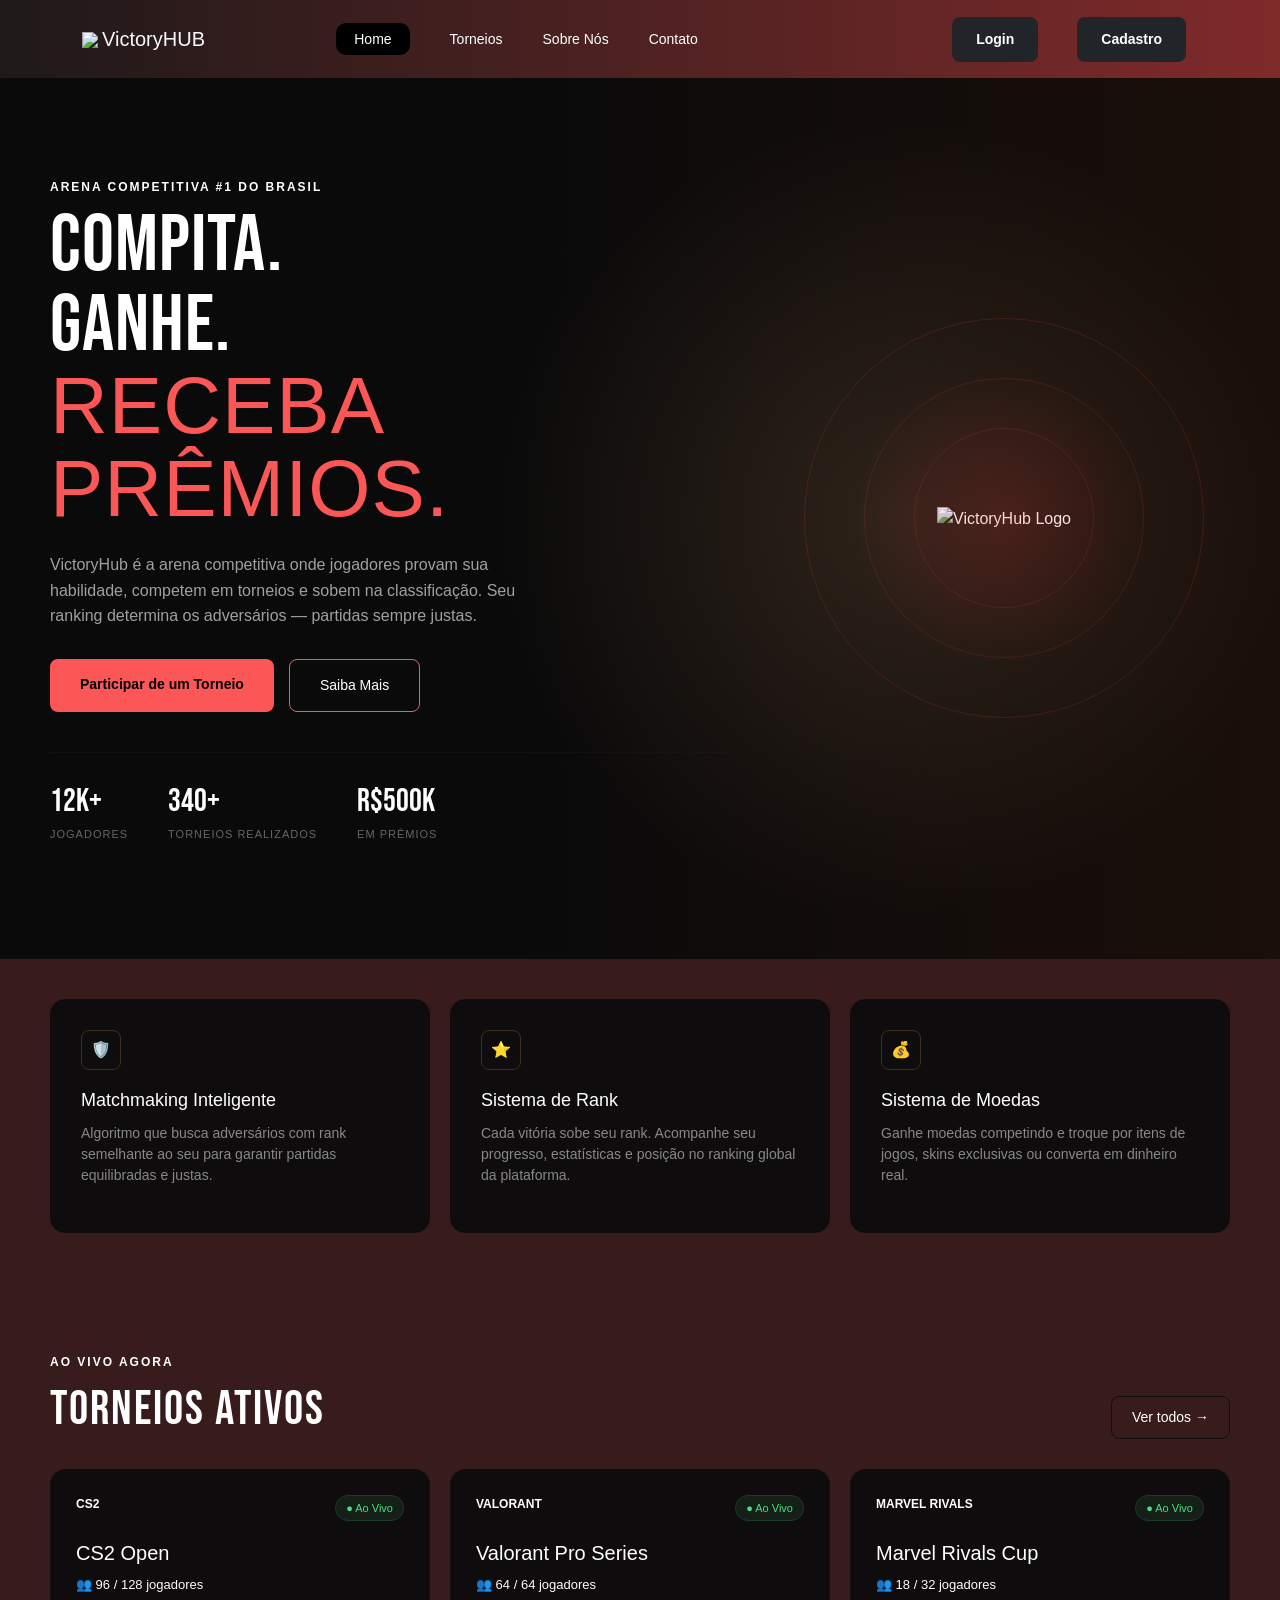
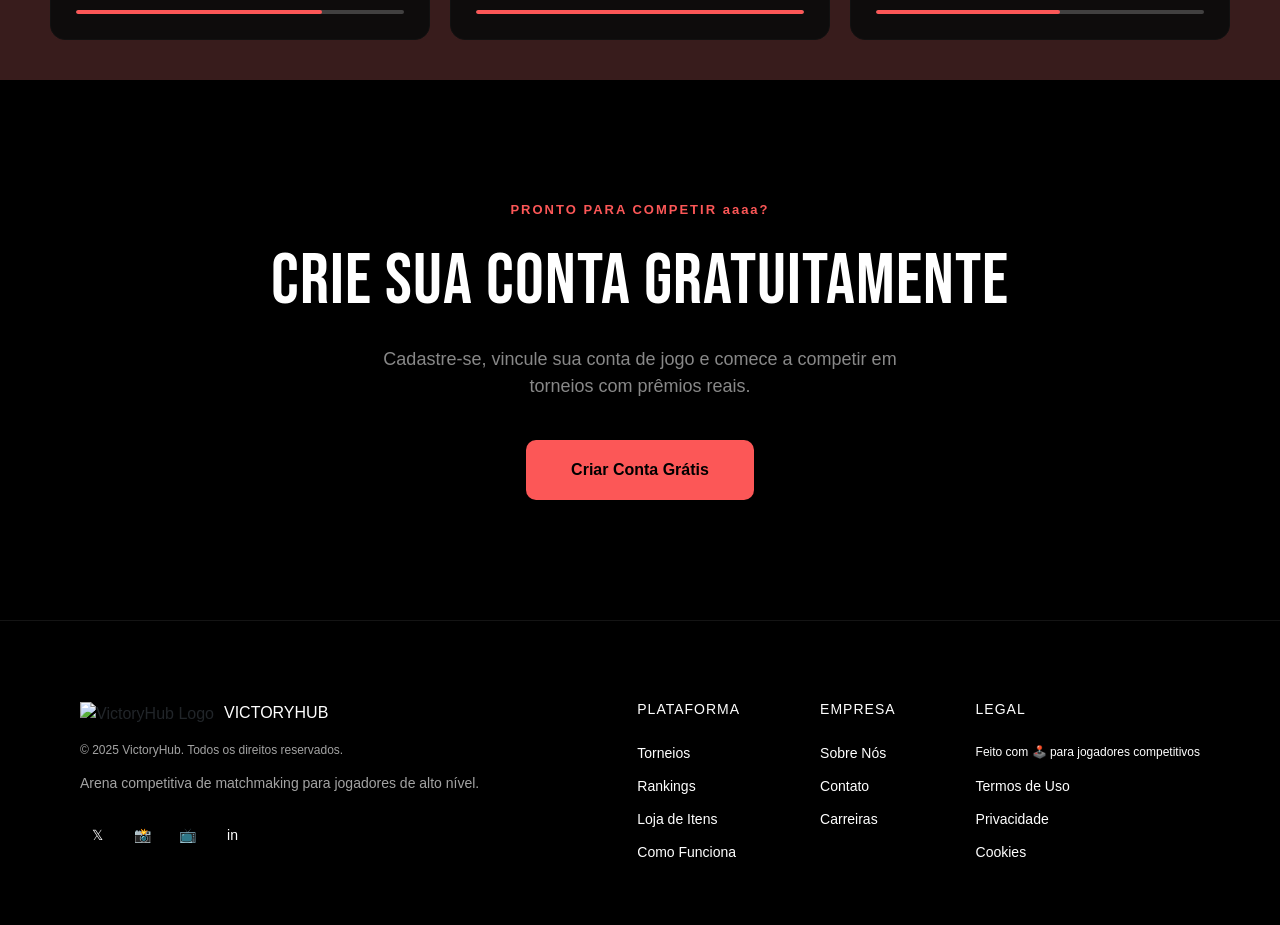
==== public/pages/index.html @ b1f6d61f "Correções em geral" ====
<!DOCTYPE html>
<html lang="pt-br">
<head>
    <meta charset="UTF-8">
    <meta name="viewport" content="width=device-width, initial-scale=1.0">
    <title>VictoryHub | Arena Competitiva</title>
    <link href="https://cdn.jsdelivr.net/npm/bootstrap@5.3.8/dist/css/bootstrap.min.css" rel="stylesheet" integrity="sha384-sRIl4kxILFvY47J16cr9ZwB07vP4J8+LH7qKQnuqkuIAvNWLzeN8tE5YBujZqJLB" crossorigin="anonymous">
    <!-- Importando as fontes para ficar igual à imagem -->
    <link href="https://fonts.googleapis.com/css2?family=Bebas+Neue&family=Inter:wght@400;600;700&display=swap" rel="stylesheet">
   <link rel="stylesheet" href="../css/base.css">
    <link rel="stylesheet" href="../css/style.css">

</head>
 <body>

  <nav class="navbar navbar-expand-lg bg-body-tertiary">
  <div class="container">
    <a class="icon" href="index.html"><img src="./images/logo.png" width="25"></a>
    <a class="navbar-brand m-1 text-light" href="index.html">VictoryHUB</a>
    <button class="navbar-toggler" type="button" data-bs-toggle="collapse" data-bs-target="#navbarNav" aria-controls="navbarNav" aria-expanded="false" aria-label="Toggle navigation">
      <span class="navbar-toggler-icon"></span>
    </button>
    <div class="collapse navbar-collapse" id="navbarNav">
    
        <ul class="nav-links">
            <li><a href="index.html"  class="active">Home</a></li>
            <li><a href="torneio.html">Torneios</a></li>
            <li><a href="sobre.html">Sobre Nós</a></li>
            <li><a href="contato.html">Contato</a></li>
        </ul>


        <!-- Login -->
        <div class="auth-buttons">
            <div class="container">
        <!-- Button trigger modal -->
        <button type="button" class="btn btn-dark text-white" data-bs-toggle="modal" data-bs-target="#Login">
           Login
        </button>
        <!-- Modal Login-->
        <div class="modal fade" id="Login" tabindex="-1" aria-labelledby="login" aria-hidden="true">
            <div class="modal-dialog">
                <div class="modal-content bg-dark text-light">
                    <div class="modal-header">
                        <h5 class="modal-title" id="login">Faça seu login</h5>
                        <button type="button" class="btn-close bg-white" data-bs-dismiss="modal" aria-label="Close"></button>
                    </div>
                    <div class="modal-body">
                        <form action="">
                            <div class="row">
                                <div class="col-12 my-2">
                                    <label for="usuario" class="form-label">Usuário</label>
                                    <input type="text" name="usuario" id="usuario" class="form-control" placeholder="Nome de usuário ou e-mail">
                                </div>
                                <div class="col-12 my-2">
                                    <label for="senha" class="form-label">Senha</label>
                                    <input type="password" name="senha" id="senha" class="form-control" placeholder="Senha">
                                </div>
                                <div class="col-12 my-2 d-flex justify-content-end">
                                </div>
                            </div>
                    </div>
                    <div class="modal-footer">
                        <button type="submit" class="btn btn-primary" data-bs-dismiss="modal">Fazer Login</button>
                    </div>
                    </form>
                </div>
            </div>
        </div>
    </div>

    <!-- Cadastro -->
     <div class="container">
        <!-- Button trigger modal -->
        <button type="button" class="btn btn-dark text-white" data-bs-toggle="modal" data-bs-target="#cadastro">
           Cadastro
        </button>
        <!-- Modal Cadastrar-->
        <div class="modal fade" id="cadastro" tabindex="-1" aria-labelledby="cadastro" aria-hidden="true">
            <div class="modal-dialog">
                <div class="modal-content bg-dark text-light">
                    <div class="modal-header">
                        <h5 class="modal-title" id="Cadastro">Cadastre-se</h5>
                        <button type="button" class="btn-close bg-white" data-bs-dismiss="modal" aria-label="Close"></button>
                    </div>
                    <div class="modal-body">
                        <form action="">
                            <div class="row">
                                <div class="col-12 my-2">
                                    <label for="usuario" class="form-label">Usuário</label>
                                    <input type="text" name="usuario" id="usuario" class="form-control" placeholder="Nome de usuário">
                                </div>
                                <div class="col-12 my-2">
                                    <label for="senha" class="form-label">Senha</label>
                                    <input type="password" name="senha" id="senha" class="form-control" placeholder="Senha">
                                </div>
                                 <div class="col-12 my-2">
                                    <label for="usuario" class="form-label">E-mail</label>
                                    <input type="email" name="usuario" id="usuario" class="form-control" placeholder="Seu e-mail">
                                </div>
                                <div class="col-12 my-2">
                                    <label for="senha" class="form-label">CPF</label>
                                    <input type="text" name="senha" id="senha" class="form-control" placeholder="Seu CPF (somente números)">
                                </div>
                                <div class="col-12 my-2 d-flex justify-content-end">
                                </div>
                            </div>
                    </div>
                    <div class="modal-footer">
                        <button type="submit" class="btn btn-primary" data-bs-dismiss="modal">Cadastrar</button>
                    </div>
                    </form>
                </div>
            </div>
        </div>
    </div>
        </div>
    </nav>
    </header>

    <main>
    <!-- HERO SECTION -->
    <section class="hero">
        <div class="hero-container">
            <div class="hero-content">
                <p class="subtitle">ARENA COMPETITIVA #1 DO BRASIL</p>
                <h1>
                    COMPITA.<br>
                    GANHE.<br>
                    <span class="highlight">RECEBA PRÊMIOS.</span>
                </h1>
                <p class="description">
                    VictoryHub é a arena competitiva onde jogadores provam sua habilidade, 
                    competem em torneios e sobem na classificação. Seu ranking determina 
                    os adversários — partidas sempre justas.
                </p>

                <div class="hero-btns">
                    <a href="#" class="btn-primary">Participar de um Torneio</a>
                    <a href="#" class="btn-secondary">Saiba Mais</a>
                </div>

                <hr class="divider">

                <div class="stats">
                    <div class="stat-item">
                        <h2>12K+</h2>
                        <p>JOGADORES</p>
                    </div>
                    <div class="stat-item">
                        <h2>340+</h2>
                        <p>TORNEIOS REALIZADOS</p>
                    </div>
                    <div class="stat-item">
                        <h2>R$500K</h2>
                        <p>EM PRÊMIOS</p>
                    </div>
                </div>
            </div>

            <div class="hero-visual">
                <div class="circle-animation">
                    <div class="circle c1"></div>
                    <div class="circle c2"></div>
                    <div class="circle c3"></div>
                    <div class="shield-glow"><img src="images/logo.png" width="70" alt="VictoryHub Logo"></div>
                </div>
            </div>
        </div>
    </section>

    <!-- FEATURES SECTION -->
    <section class="features">
        <div class="features-container">
            <div class="feature-card">
                <div class="feature-icon">🛡️</div>
                <h3>Matchmaking Inteligente</h3>
                <p>Algoritmo que busca adversários com rank semelhante ao seu para garantir partidas equilibradas e justas.</p>
            </div>
            
            <div class="feature-card">
                <div class="feature-icon">⭐</div>
                <h3>Sistema de Rank</h3>
                <p>Cada vitória sobe seu rank. Acompanhe seu progresso, estatísticas e posição no ranking global da plataforma.</p>
            </div>

            <div class="feature-card">
                <div class="feature-icon">💰</div>
                <h3>Sistema de Moedas</h3>
                <p>Ganhe moedas competindo e troque por itens de jogos, skins exclusivas ou converta em dinheiro real.</p>
            </div>
        </div>
    </section>

    <!-- TOURNAMENTS SECTION -->
    <section class="tournaments">
        <div class="tournaments-header">
            <div>
                <p class="subtitle">AO VIVO AGORA</p>
                <h2 class="section-title">TORNEIOS ATIVOS</h2>
            </div>
            <a href="Torneio.html" class="btn-view-all">Ver todos →</a>
        </div>

        <div class="tournaments-grid">
            <div class="tournament-card">
                <div class="card-top">
                    <span class="game-tag">CS2</span>
                    <span class="live-tag">● Ao Vivo</span>
                </div>
                <h3>CS2 Open</h3>
                <p class="players-count">👥 96 / 128 jogadores</p>
                <div class="progress-bar"><div class="progress-fill" style="width: 75%;"></div></div>
            </div>

            <div class="tournament-card">
                <div class="card-top">
                    <span class="game-tag">VALORANT</span>
                    <span class="live-tag">● Ao Vivo</span>
                </div>
                <h3>Valorant Pro Series</h3>
                <p class="players-count">👥 64 / 64 jogadores</p>
                <div class="progress-bar"><div class="progress-fill" style="width: 100%;"></div></div>
            </div>

            <div class="tournament-card">
                <div class="card-top">
                    <span class="game-tag">MARVEL RIVALS</span>
                    <span class="live-tag">● Ao Vivo</span>
                </div>
                <h3>Marvel Rivals Cup</h3>
                <p class="players-count">👥 18 / 32 jogadores</p>
                <div class="progress-bar"><div class="progress-fill" style="width: 56%;"></div></div>
            </div>
        </div>
    </section>

   <!-- CTA SECTION (ATUALIZADA) -->
    <section class="cta">
        <div class="cta-content">
            <p class="subtitle-yellow">PRONTO PARA COMPETIR aaaa?</p>
            <h2 class="cta-title">CRIE SUA CONTA GRATUITAMENTE</h2>
            <p class="cta-text">Cadastre-se, vincule sua conta de jogo e comece a competir em<br>torneios com prêmios reais.</p>
            <a href="#" class="btn-primary-large">Criar Conta Grátis</a>
        </div>
    </section>
    </main>

    <!-- FOOTER -->
    <footer class="footer">
        <div class="footer-container">
            <!-- Coluna Brand -->
            <div class="footer-brand">
                <div class="logo-footer">
                    <span class="icon-small"><img src="images/logo.png" width="25" alt="VictoryHub Logo"></span>
                    <span class="brand-name">VICTORYHUB</span>
                </div>
                <p class="copyright">© 2025 VictoryHub. Todos os direitos reservados.</p>
                <p class="footer-desc">Arena competitiva de matchmaking para jogadores de alto nível.</p>
                <div class="social-icons">
                    <a href="#" class="social-box">𝕏</a>
                    <a href="#" class="social-box">📸</a>
                    <a href="#" class="social-box">📺</a>
                    <a href="#" class="social-box">in</a>
                </div>
            </div>

            <!-- Colunas Links -->
            <div class="footer-columns">
                <div class="footer-col">
                    <h4>PLATAFORMA</h4>
                    <a href="#">Torneios</a>
                    <a href="#">Rankings</a>
                    <a href="#">Loja de Itens</a>
                    <a href="#">Como Funciona</a>
                </div>
                <div class="footer-col">
                    <h4>EMPRESA</h4>
                    <a href="#">Sobre Nós</a>
                    <a href="#">Contato</a>
                    <a href="#">Carreiras</a>
                </div>
                <div class="footer-col">
                    <h4>LEGAL</h4>
                    <p class="made-by">Feito com 🕹️ para jogadores competitivos</p>
                    <a href="#">Termos de Uso</a>
                    <a href="#">Privacidade</a>
                    <a href="#">Cookies</a>
                </div>
            </div>
        </div>
    </footer>
<script src="https://cdn.jsdelivr.net/npm/bootstrap@5.3.8/dist/js/bootstrap.bundle.min.js" integrity="sha384-FKyoEForCGlyvwx9Hj09JcYn3nv7wiPVlz7YYwJrWVcXK/BmnVDxM+D2scQbITxI" crossorigin="anonymous"></script>
</body>
</html>
---- public/css/base.css ----
/* ========================================
   VictoryHub - Estilos Base
   Estilos compartilhados em todas as páginas
   ======================================== */

/* Variáveis CSS */
:root {
  /* Cores */
  --color-primary: #fc5757;
  --color-primary-hover: #ff7d7d;
  --color-dark: #000000;
  --color-dark-card: #0e0c0c;
  --color-dark-lighter: #1a1a1a;
  --color-border: #111111;
  --color-border-light: #141414;
  --color-border-input: #333;
  --color-text: #ffffff;
  --color-text-muted: #888888;
  --color-text-secondary: #a3a3a3;
  --color-success: #4ade80;
  --color-error: #f87171;
  --color-section-bg: #ff808038;

  /* Gradientes */
  --gradient-navbar: linear-gradient(to right, #1f1919, #802a2a);

  /* Tipografia */
  --font-main: 'Poppins', sans-serif;
  --font-headings: 'Bebas Neue', sans-serif;
  --font-fallback: 'Segoe UI', Tahoma, Geneva, Verdana, sans-serif;

  /* Espaçamentos */
  --spacing-xs: 8px;
  --spacing-sm: 12px;
  --spacing-md: 16px;
  --spacing-lg: 24px;
  --spacing-xl: 40px;
  --spacing-2xl: 80px;

  /* Bordas Arredondadas */
  --radius-sm: 6px;
  --radius-md: 8px;
  --radius-lg: 10px;
  --radius-xl: 15px;

  /* Transições */
  --transition-fast: 0.2s ease;
  --transition-normal: 0.3s ease;

  /* Layout */
  --max-width: 1200px;
  --navbar-padding: 15px 60px;
  --footer-padding: 80px 80px 50px 80px;
}

/* Importação das Fontes do Google */
@import url('https://fonts.googleapis.com/css2?family=Bebas+Neue&family=Poppins:wght@400;500;600;700&display=swap');

/* ========================================
   Reset Universal
   ======================================== */
* {
  margin: 0;
  padding: 0;
  box-sizing: border-box;
  font-family: var(--font-main);
}

body {
  margin: 0;
  font-family: var(--font-fallback);
  background-color: var(--color-dark);
}

/* ========================================
   Estilos da Navbar
   ======================================== */
.navbar {
  display: flex;
  justify-content: space-between;
  align-items: center;
  padding: var(--navbar-padding);
  background: var(--gradient-navbar);
  color: var(--color-text);
}

/* Logo */
.logo {
  display: flex;
  align-items: center;
  gap: 10px;
  font-weight: bold;
  letter-spacing: 1px;
}

.logo .icon {
  background: transparent;
  padding: 3px 6px;
  border-radius: var(--radius-lg);
}

/* Links de Navegação */
.nav-links {
  display: flex;
  margin: auto;
  list-style: none;
  gap: var(--spacing-xl);
  padding: var(--spacing-sm);
}

.nav-links a {
  text-decoration: none;
  color: var(--color-text);
  font-size: 14px;
  transition: var(--transition-normal);
}

.nav-links a:hover {
  color: var(--color-dark);
}

.nav-links a.active {
  background: var(--color-dark);
  color: var(--color-text);
  padding: 8px 18px;
  border-radius: var(--radius-lg);
}

/* Botões de Login e Cadastro */
.auth-buttons {
  display: flex;
  margin-left: auto;
  gap: 15px;
}


/* ========================================
   Estilos do Rodapé
   ======================================== */
.footer {
  background-color: var(--color-dark);
  padding: var(--footer-padding);
  border-top: 1px solid var(--color-border-light);
}

.footer-container {
  max-width: var(--max-width);
  margin: 0 auto;
  display: flex;
  justify-content: space-between;
  gap: var(--spacing-xl);
}

.logo-footer {
  display: flex;
  align-items: center;
  gap: 10px;
  margin-bottom: 15px;
}

.brand-name {
  color: var(--color-text);
}

.copyright {
  color: var(--color-text-secondary);
  font-size: 12px;
  margin-bottom: 15px;
}

.footer-desc {
  color: var(--color-text-secondary);
  font-size: 14px;
  margin-bottom: 25px;
  line-height: 1.4;
}

.social-icons {
  display: flex;
  gap: 10px;
}

.social-box {
  width: 35px;
  height: 35px;
  border: 1px solid var(--color-dark);
  border-radius: var(--radius-sm);
  display: flex;
  align-items: center;
  justify-content: center;
  color: var(--color-text);
  text-decoration: none;
  font-size: 14px;
  transition: var(--transition-normal);
}

.social-box:hover {
  border-color: #ffaa00;
  background-color: #111;
}

.footer-columns {
  display: flex;
  gap: var(--spacing-2xl);
}

.footer-col h4 {
  color: var(--color-text);
  font-size: 14px;
  letter-spacing: 1px;
  margin-bottom: 25px;
}

.footer-col a {
  display: block;
  color: var(--color-text);
  text-decoration: none;
  font-size: 14px;
  margin-bottom: 12px;
  transition: var(--transition-fast);
}

.footer-col a:hover {
  color: var(--color-text);
}

.made-by {
  color: var(--color-text);
  font-size: 12px;
  margin-bottom: 15px;
}

/* ========================================
   Estilos dos Botões
   ======================================== */
.btn {
  display: inline-block;
  padding: 12px 24px;
  border-radius: var(--radius-md);
  font-size: 14px;
  font-weight: 600;
  text-decoration: none;
  cursor: pointer;
  border: none;
  transition: var(--transition-normal);
}

.btn-primary {
  background-color: var(--color-primary);
  color: var(--color-dark);
  padding: 15px 30px;
  border-radius: var(--radius-md);
  text-decoration: none;
  font-weight: bold;
  font-size: 14px;
}

.btn-primary:hover {
  background-color: var(--color-primary-hover);
}

.btn-secondary {
  border: 1px solid var(--color-primary);
  color: var(--color-text);
  padding: 15px 30px;
  border-radius: var(--radius-md);
  text-decoration: none;
  font-size: 14px;
}

.btn-accent {
  background-color: var(--color-primary);
  color: var(--color-dark);
}

.btn-accent:hover {
  background-color: var(--color-primary-hover);
}

.btn-lg {
  padding: 14px 28px;
  font-size: 16px;
}

/* ========================================
   Estilos das Seções
   ======================================== */
.section-bg {
  background-color: var(--color-section-bg);
  padding: 40px 50px;
  display: flex;
  justify-content: center;
  flex-direction: column;
  align-items: center;
}

/* ========================================
   Estilos dos Cards
   ======================================== */
.card {
  background-color: var(--color-dark-card);
  border: 1px solid var(--color-border);
  border-radius: var(--radius-xl);
  padding: 30px;
  transition: var(--transition-normal);
}

/* ========================================
   Utilitários de Tipografia
   ======================================== */
.section-title {
  font-family: var(--font-headings);
  font-size: 48px;
  margin: 0;
  letter-spacing: 2px;
  color: var(--color-text);
}

.highlight {
  color: var(--color-primary);
}

/* ========================================
   Animação de Revelar
   ======================================== */
.reveal {
  opacity: 0;
  transform: translateY(60px);
  animation: aparecer linear forwards;
  animation-timeline: view();
  animation-range: entry 0% cover 30%;
}

@keyframes aparecer {
  to {
    opacity: 1;
    transform: translateY(0);
  }
}

/* ========================================
   Media Queries - Design Responsivo
   ======================================== */

/* Tablets grandes e notebooks pequenos */
@media (max-width: 1200px) {
  :root {
    --navbar-padding: 15px 40px;
    --footer-padding: 60px 40px 40px 40px;
  }

  .nav-links {
    display: flex;
    margin-left: auto;
    gap: 15px;
  }
}

/* Tablets */
@media (max-width: 900px) {
  :root {
    --navbar-padding: 15px 20px;
    --footer-padding: 50px 20px 30px 20px;
  }


  .nav-links {
    order: 3;
    width: 100%;
    justify-content: center;
    gap: 20px;
    padding-top: 15px;
  }

  .footer-container,
  .footer-columns {
    flex-direction: column;
    gap: var(--spacing-xl);
  }

  .section-title {
    font-size: 36px;
  }
}

/* Celulares */
@media (max-width: 600px) {
  :root {
    --navbar-padding: 12px 15px;
  }

  .navbar {
    flex-direction: column;
    text-align: center;
  }

  .nav-links {
    flex-direction: column;
    gap: 10px;
  }

  .nav-links a.active {
    padding: 6px 14px;
  }

  .auth-buttons {
    flex-direction: column;
    width: 100%;
    gap: 10px;
  }

  .btn-login,
  .btn-signup {
    text-align: center;
    width: 100%;
  }

  .footer-columns {
    gap: var(--spacing-lg);
  }

  .section-title {
    font-size: 28px;
  }

  .btn-primary,
  .btn-secondary {
    padding: 12px 20px;
    font-size: 13px;
  }
}
---- public/css/style.css ----
/* ========================================
   VictoryHub - Estilos da Página Inicial
   Estilos específicos para index.html
   ======================================== */



/* ========================================
   Seção Hero (Banner Principal)
   ======================================== */
.hero {
  background: radial-gradient(circle at 70% 50%, rgba(212, 163, 115, 0.15), transparent 40%),
              linear-gradient(90deg, #0a0a0a 40%, #1a0f0a 100%);
  color: var(--color-text);
  padding: 100px 50px;
  min-height: 80vh;
  display: flex;
  align-items: center;
}

.hero-container {
  max-width: var(--max-width);
  margin: 0 auto;
  display: grid;
  grid-template-columns: 1.2fr 0.8fr;
  gap: 50px;
  align-items: center;
}

/* Tipografia do Hero */
.subtitle {
  color: var(--color-text);
  font-size: 12px;
  letter-spacing: 2px;
  font-weight: bold;
  margin-bottom: 10px;
}

.hero-content h1 {
  font-family: var(--font-headings);
  font-size: 80px;
  line-height: 1.0;
  margin: 0 0 20px 0;
  letter-spacing: 1px;
}

.description {
  color: #a0a0a0;
  max-width: 500px;
  line-height: 1.6;
  font-size: 16px;
  margin-bottom: 30px;
}

/* Botões do Hero */
.hero-btns {
  display: flex;
  gap: 15px;
  margin-bottom: 40px;
}

/* Divisor e Estatísticas */
.divider {
  border: 0;
  border-top: 1px solid #222;
  margin-bottom: 30px;
}

.stats {
  display: flex;
  gap: var(--spacing-xl);
}

.stat-item h2 {
  font-family: var(--font-headings);
  font-size: 32px;
  margin: 0;
}

.stat-item p {
  color: #666;
  font-size: 11px;
  letter-spacing: 1px;
  margin-top: 5px;
}

/* Visual do Hero (Lado Direito) */
.hero-visual {
  display: flex;
  justify-content: center;
  position: relative;
}

.circle-animation {
  position: relative;
  width: 400px;
  height: 400px;
  display: flex;
  justify-content: center;
  align-items: center;
}

.circle-animation::before {
  content: "";
  position: absolute;
  width: 300px;
  height: 300px;
  background: radial-gradient(circle, rgba(206, 45, 45, 0.2), transparent 70%);
  border-radius: 50%;
  z-index: 1;
}

.circle {
  position: absolute;
  border: 1px solid rgba(255, 66, 66, 0.158);
  border-radius: 50%;
}

.c1 { width: 400px; height: 400px; }
.c2 { width: 280px; height: 280px; }
.c3 { width: 180px; height: 180px; }

/* ========================================
   Seção de Funcionalidades
   ======================================== */
section {
  background-color: var(--color-section-bg);
  padding: 40px 50px;
  display: flex;
  justify-content: center;
  flex-direction: column;
  align-items: center;
}

.features-container {
  display: grid;
  grid-template-columns: repeat(3, 1fr);
  gap: 20px;
  max-width: var(--max-width);
  width: 100%;
}

.feature-card {
  background-color: var(--color-dark-card);
  padding: 30px;
  border-radius: var(--radius-xl);
  border: 1px solid var(--color-dark-card);
  transition: var(--transition-normal);
}

.feature-icon {
  background-color: var(--color-dark-card);
  color: var(--color-dark);
  width: 40px;
  height: 40px;
  display: flex;
  align-items: center;
  justify-content: center;
  border-radius: var(--radius-md);
  margin-bottom: 20px;
  border: 1px solid #3d2e20;
}

.feature-card h3 {
  color: var(--color-text);
  font-size: 18px;
  margin-bottom: 12px;
}

.feature-card p {
  color: var(--color-text-muted);
  font-size: 14px;
  line-height: 1.5;
}

/* ========================================
   Seção de Torneios
   ======================================== */
.tournaments {
  padding-top: var(--spacing-2xl);
}

.tournaments-header {
  max-width: var(--max-width);
  width: 100%;
  display: flex;
  justify-content: space-between;
  align-items: flex-end;
  margin-bottom: 30px;
}

.btn-view-all {
  text-decoration: none;
  color: var(--color-text);
  border: 1px solid #110f0f;
  padding: 10px 20px;
  border-radius: var(--radius-md);
  font-size: 14px;
}

/* Grid de Torneios */
.tournaments-grid {
  color: var(--color-text);
  display: grid;
  grid-template-columns: repeat(3, 1fr);
  gap: 20px;
  max-width: var(--max-width);
  width: 100%;
}

.tournament-card {
  background-color: var(--color-dark-card);
  padding: 25px;
  border-radius: var(--radius-xl);
  border: 1px solid var(--color-border);
}

.card-top {
  display: flex;
  justify-content: space-between;
  margin-bottom: 20px;
}

.game-tag {
  color: var(--color-text);
  font-weight: bold;
  font-size: 12px;
}

.live-tag {
  background-color: rgba(30, 60, 40, 0.4);
  color: var(--color-success);
  padding: 4px 10px;
  border-radius: 20px;
  font-size: 11px;
  border: 1px solid #1e3c28;
}

.tournament-card h3 {
  font-size: 20px;
  margin-bottom: 10px;
}

.players-count {
  color: #fffafa;
  font-size: 13px;
  margin-bottom: 15px;
}

/* Barra de Progresso */
.progress-bar {
  width: 100%;
  height: 4px;
  background-color: #414040;
  border-radius: 2px;
  overflow: hidden;
}

.progress-fill {
  height: 100%;
  background-color: var(--color-primary);
  border-radius: 2px;
}

/* ========================================
   Seção CTA (Chamada para Ação)
   ======================================== */
.cta {
  background-color: var(--color-dark);
  padding: 120px 20px;
  text-align: center;
}

.subtitle-yellow {
  color: var(--color-primary);
  font-size: 13px;
  font-weight: bold;
  letter-spacing: 2px;
  margin-bottom: 20px;
}

.cta-title {
  font-family: var(--font-headings);
  font-size: 72px;
  color: var(--color-text);
  margin-bottom: 20px;
  letter-spacing: 1px;
}

.cta-text {
  color: var(--color-text-muted);
  font-size: 18px;
  margin-bottom: 40px;
  line-height: 1.5;
}

.btn-primary-large {
  background-color: var(--color-primary);
  color: var(--color-dark);
  padding: 18px 45px;
  border-radius: var(--radius-lg);
  text-decoration: none;
  font-weight: bold;
  font-size: 16px;
  transition: var(--transition-normal);
  display: inline-block;
}

.btn-primary-large:hover {
  background-color: #d4a373;
  transform: translateY(-3px);
}

/* ========================================
   Design Responsivo - Página Inicial
   ======================================== */
@media (max-width: 1200px) {
  .hero-container {
    grid-template-columns: 1fr;
    gap: 40px;
  }

  .hero-visual {
    order: -1;
  }

  .circle-animation {
    width: 300px;
    height: 300px;
  }

  .c1 { width: 300px; height: 300px; }
  .c2 { width: 220px; height: 220px; }
  .c3 { width: 140px; height: 140px; }
}

@media (max-width: 900px) {
  .hero {
    padding: 60px 30px;
    min-height: auto;
  }

  .hero-content h1 {
    font-size: 56px;
  }

  .features-container,
  .tournaments-grid {
    grid-template-columns: repeat(2, 1fr);
  }

  .cta-title {
    font-size: 48px;
  }
}

@media (max-width: 600px) {
  .hero {
    padding: 40px 20px;
  }

  .hero-content h1 {
    font-size: 40px;
  }

  .hero-btns {
    flex-direction: column;
    gap: 10px;
  }

  .stats {
    flex-direction: column;
    gap: 20px;
  }

  .features-container,
  .tournaments-grid {
    grid-template-columns: 1fr;
  }

  .tournaments-header {
    flex-direction: column;
    align-items: flex-start;
    gap: 15px;
  }

  section {
    padding: 30px 20px;
  }

  .cta {
    padding: 60px 20px;
  }

  .cta-title {
    font-size: 36px;
  }
}
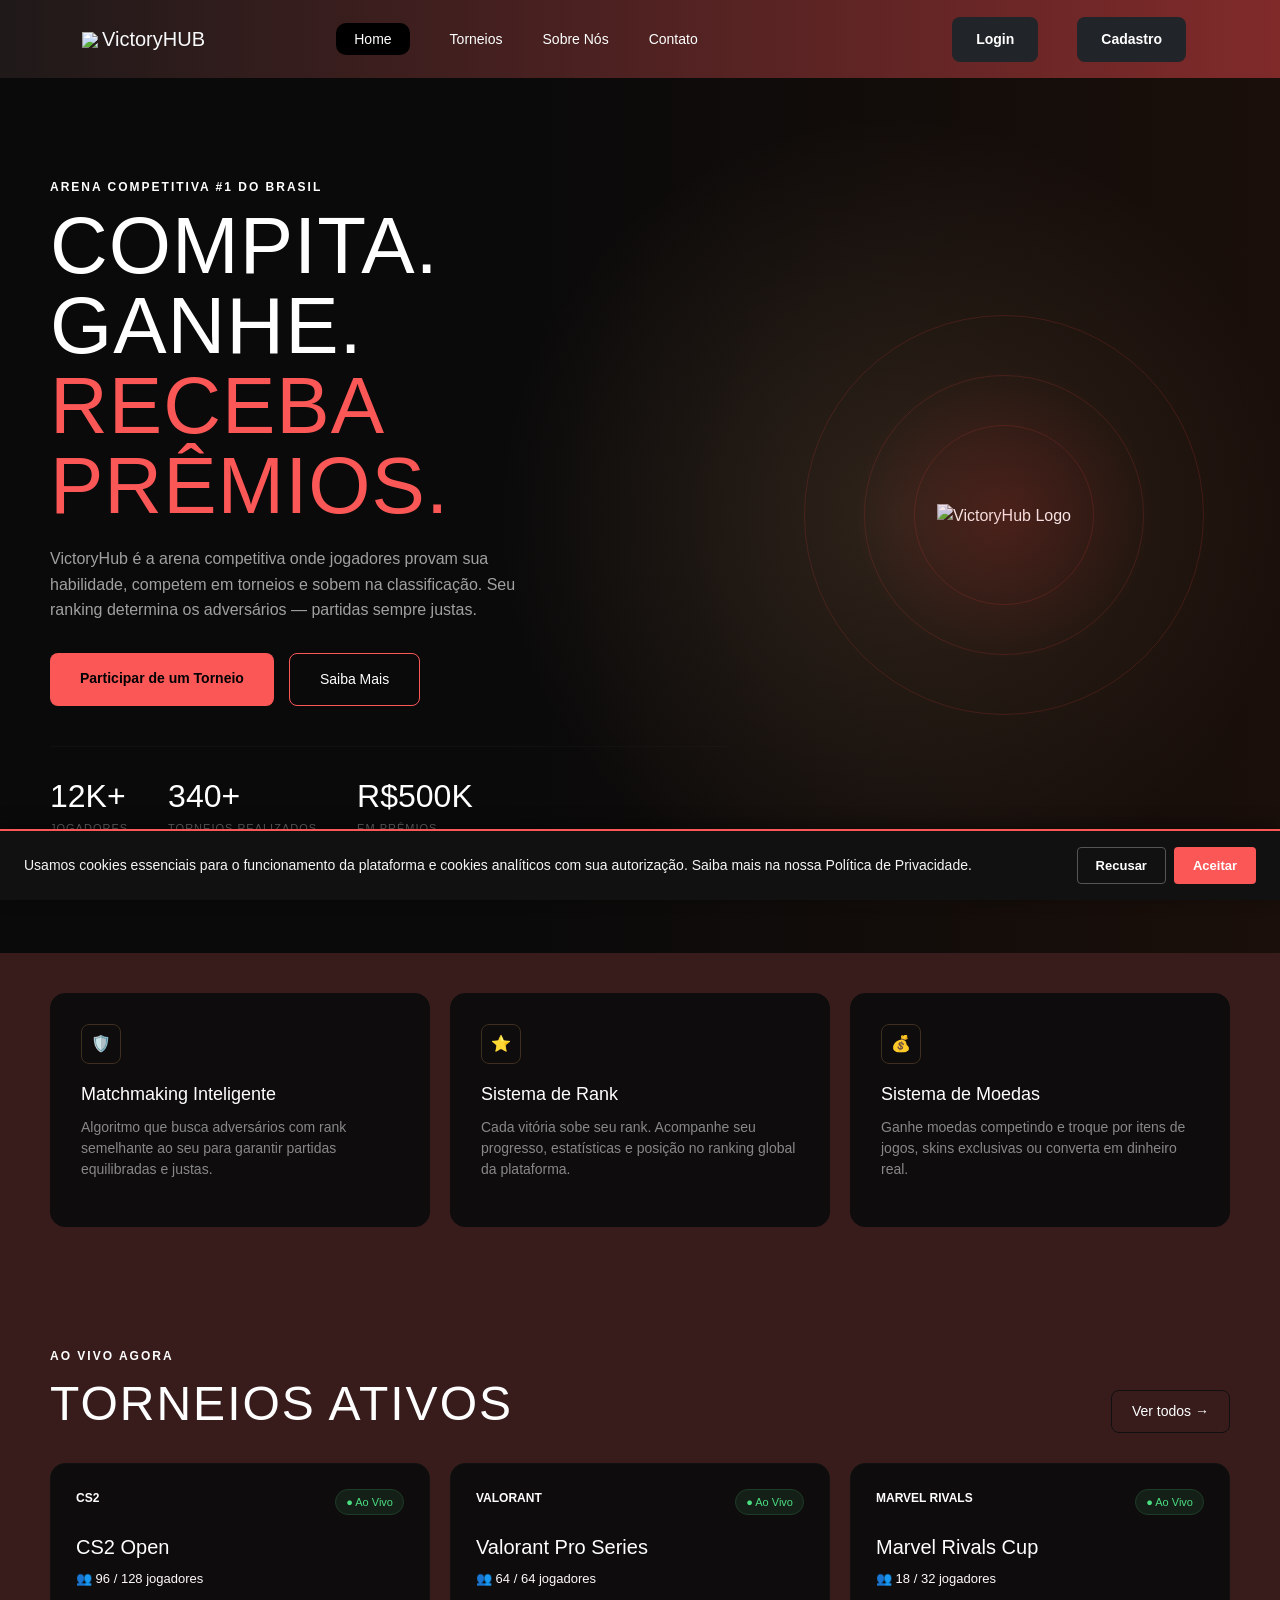
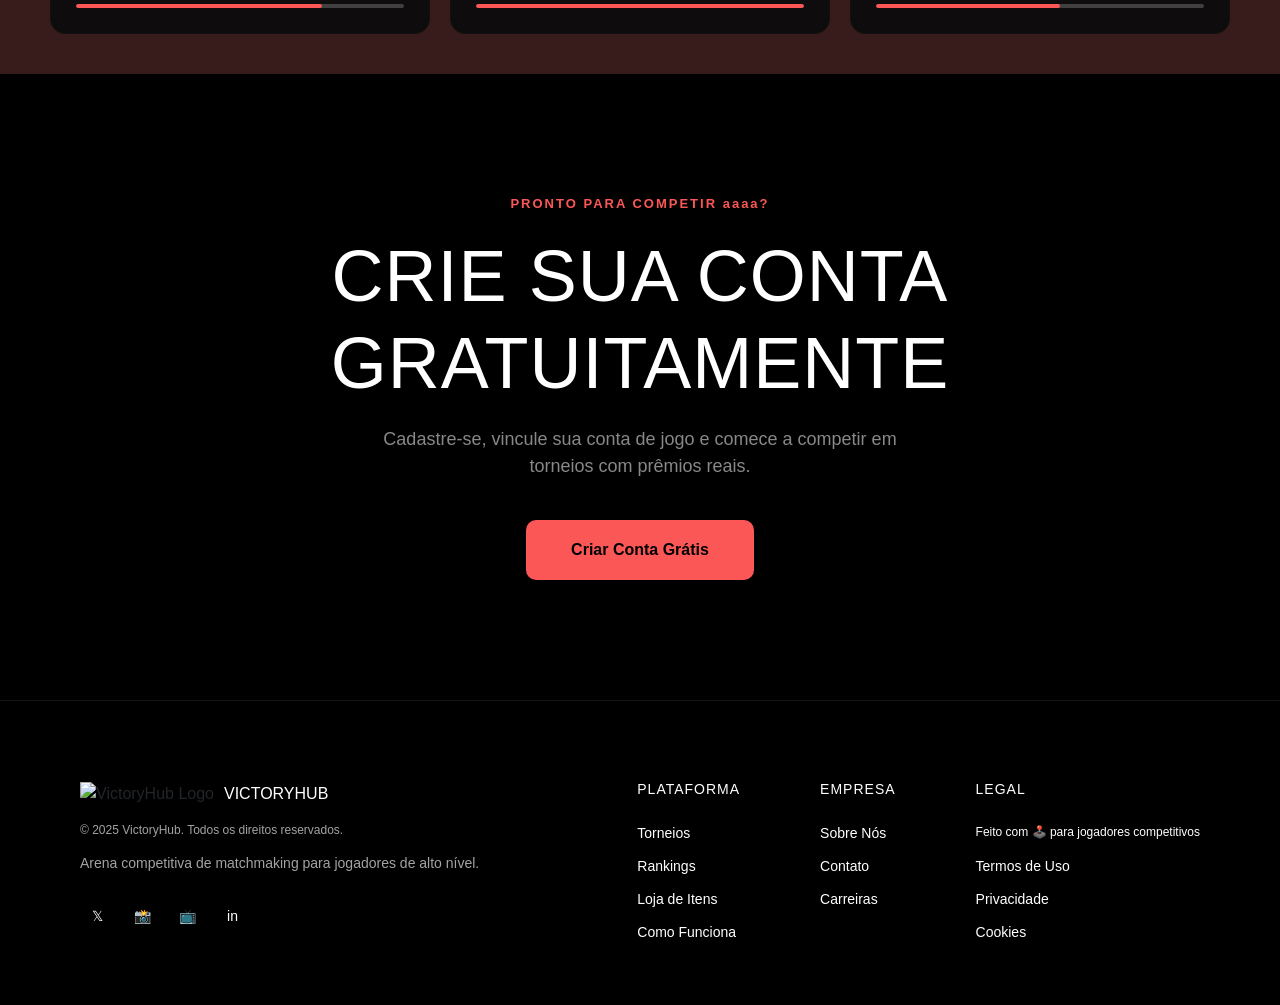
==== commit 117381b5: "Seguranca: hardening de frontend (CSP, LGPD, validacao de forms) Adiciona defesa em profundidade no " ====
--- a/public/pages/index.html
+++ b/public/pages/index.html
@@ -3,12 +3,17 @@
 <head>
     <meta charset="UTF-8">
     <meta name="viewport" content="width=device-width, initial-scale=1.0">
+    <meta http-equiv="Content-Security-Policy" content="default-src 'self'; script-src 'self' https://cdn.jsdelivr.net; style-src 'self' https://cdn.jsdelivr.net https://fonts.googleapis.com 'unsafe-inline'; font-src 'self' https://fonts.gstatic.com; img-src 'self' data:; connect-src 'self'; form-action 'self'; base-uri 'self'; object-src 'none'; upgrade-insecure-requests">
+    <meta name="referrer" content="strict-origin-when-cross-origin">
+    <!-- Cabeçalhos que só funcionam via HTTP response, não via meta:
+         Strict-Transport-Security, X-Frame-Options (ou frame-ancestors), X-Content-Type-Options, Permissions-Policy.
+         Devem ser configurados no servidor/CDN. -->
     <title>VictoryHub | Arena Competitiva</title>
     <link href="https://cdn.jsdelivr.net/npm/bootstrap@5.3.8/dist/css/bootstrap.min.css" rel="stylesheet" integrity="sha384-sRIl4kxILFvY47J16cr9ZwB07vP4J8+LH7qKQnuqkuIAvNWLzeN8tE5YBujZqJLB" crossorigin="anonymous">
-    <!-- Importando as fontes para ficar igual à imagem -->
-    <link href="https://fonts.googleapis.com/css2?family=Bebas+Neue&family=Inter:wght@400;600;700&display=swap" rel="stylesheet">
-   <link rel="stylesheet" href="../css/base.css">
+    <link href="https://fonts.googleapis.com/css2?family=Bebas+Neue&family=Inter:wght@400;600;700&display=swap" rel="stylesheet" crossorigin="anonymous">
+    <link rel="stylesheet" href="../css/base.css">
     <link rel="stylesheet" href="../css/style.css">
+    <link rel="stylesheet" href="../css/security.css">
 
 </head>
  <body>
@@ -46,22 +51,28 @@
                         <button type="button" class="btn-close bg-white" data-bs-dismiss="modal" aria-label="Close"></button>
                     </div>
                     <div class="modal-body">
-                        <form action="">
+                        <form id="login-form" action="/api/auth/login" method="POST" novalidate autocomplete="on">
                             <div class="row">
                                 <div class="col-12 my-2">
-                                    <label for="usuario" class="form-label">Usuário</label>
-                                    <input type="text" name="usuario" id="usuario" class="form-control" placeholder="Nome de usuário ou e-mail">
-                                </div>
-                                <div class="col-12 my-2">
-                                    <label for="senha" class="form-label">Senha</label>
-                                    <input type="password" name="senha" id="senha" class="form-control" placeholder="Senha">
+                                    <label for="login-usuario" class="form-label">Usuário</label>
+                                    <input type="text" name="usuario" id="login-usuario" class="form-control"
+                                           placeholder="Nome de usuário ou e-mail"
+                                           maxlength="254" autocomplete="username" required>
+                                    <div class="field-feedback" id="login-usuario-error"></div>
+                                </div>
+                                <div class="col-12 my-2">
+                                    <label for="login-senha" class="form-label">Senha</label>
+                                    <input type="password" name="senha" id="login-senha" class="form-control"
+                                           placeholder="Senha"
+                                           maxlength="128" autocomplete="current-password" required>
+                                    <div class="field-feedback" id="login-senha-error"></div>
                                 </div>
                                 <div class="col-12 my-2 d-flex justify-content-end">
                                 </div>
                             </div>
                     </div>
                     <div class="modal-footer">
-                        <button type="submit" class="btn btn-primary" data-bs-dismiss="modal">Fazer Login</button>
+                        <button type="submit" class="btn btn-primary">Fazer Login</button>
                     </div>
                     </form>
                 </div>
@@ -84,30 +95,55 @@
                         <button type="button" class="btn-close bg-white" data-bs-dismiss="modal" aria-label="Close"></button>
                     </div>
                     <div class="modal-body">
-                        <form action="">
+                        <form id="cadastro-form" action="/api/auth/register" method="POST" novalidate autocomplete="on">
                             <div class="row">
                                 <div class="col-12 my-2">
-                                    <label for="usuario" class="form-label">Usuário</label>
-                                    <input type="text" name="usuario" id="usuario" class="form-control" placeholder="Nome de usuário">
-                                </div>
-                                <div class="col-12 my-2">
-                                    <label for="senha" class="form-label">Senha</label>
-                                    <input type="password" name="senha" id="senha" class="form-control" placeholder="Senha">
+                                    <label for="cad-usuario" class="form-label">Usuário</label>
+                                    <input type="text" name="usuario" id="cad-usuario" class="form-control"
+                                           placeholder="Nome de usuário"
+                                           minlength="3" maxlength="30" pattern="[A-Za-z0-9_.-]+"
+                                           autocomplete="username" required>
+                                    <div class="field-feedback" id="cad-usuario-error"></div>
+                                </div>
+                                <div class="col-12 my-2">
+                                    <label for="cad-senha" class="form-label">Senha</label>
+                                    <input type="password" name="senha" id="cad-senha" class="form-control"
+                                           placeholder="Senha"
+                                           minlength="8" maxlength="128"
+                                           autocomplete="new-password" required
+                                           aria-describedby="cad-senha-help">
+                                    <div id="cad-senha-strength" class="password-strength" data-score="0" aria-hidden="true"></div>
+                                    <small id="cad-senha-help" class="field-help">Mínimo 8 caracteres com maiúscula, minúscula, número e símbolo.</small>
+                                    <div class="field-feedback" id="cad-senha-error"></div>
                                 </div>
                                  <div class="col-12 my-2">
-                                    <label for="usuario" class="form-label">E-mail</label>
-                                    <input type="email" name="usuario" id="usuario" class="form-control" placeholder="Seu e-mail">
-                                </div>
-                                <div class="col-12 my-2">
-                                    <label for="senha" class="form-label">CPF</label>
-                                    <input type="text" name="senha" id="senha" class="form-control" placeholder="Seu CPF (somente números)">
-                                </div>
-                                <div class="col-12 my-2 d-flex justify-content-end">
+                                    <label for="cad-email" class="form-label">E-mail</label>
+                                    <input type="email" name="email" id="cad-email" class="form-control"
+                                           placeholder="Seu e-mail"
+                                           maxlength="254" autocomplete="email" required>
+                                    <div class="field-feedback" id="cad-email-error"></div>
+                                </div>
+                                <div class="col-12 my-2">
+                                    <label for="cad-cpf" class="form-label">CPF</label>
+                                    <input type="text" name="cpf" id="cad-cpf" class="form-control"
+                                           placeholder="000.000.000-00"
+                                           inputmode="numeric" maxlength="14"
+                                           autocomplete="off" required>
+                                    <div class="field-feedback" id="cad-cpf-error"></div>
+                                </div>
+                                <div class="col-12 my-2 consent-row">
+                                    <input type="checkbox" id="cad-consent" name="consent" required>
+                                    <label for="cad-consent">
+                                        Li e aceito a <a href="#">Política de Privacidade</a> e os <a href="#">Termos de Uso</a>, autorizando o tratamento dos meus dados conforme a LGPD.
+                                    </label>
+                                </div>
+                                <div class="col-12">
+                                    <div class="field-feedback" id="cad-consent-error"></div>
                                 </div>
                             </div>
                     </div>
                     <div class="modal-footer">
-                        <button type="submit" class="btn btn-primary" data-bs-dismiss="modal">Cadastrar</button>
+                        <button type="submit" class="btn btn-primary">Cadastrar</button>
                     </div>
                     </form>
                 </div>
@@ -291,5 +327,8 @@
         </div>
     </footer>
 <script src="https://cdn.jsdelivr.net/npm/bootstrap@5.3.8/dist/js/bootstrap.bundle.min.js" integrity="sha384-FKyoEForCGlyvwx9Hj09JcYn3nv7wiPVlz7YYwJrWVcXK/BmnVDxM+D2scQbITxI" crossorigin="anonymous"></script>
+<script src="../js/security-utils.js"></script>
+<script src="../js/auth-validation.js"></script>
+<script src="../js/cookie-banner.js"></script>
 </body>
 </html>
--- a/public/css/security.css
+++ b/public/css/security.css
@@ -0,0 +1,90 @@
+/* Estilos de componentes de segurança: erros de formulário, força de senha, banner de cookies. */
+
+.is-invalid {
+    border-color: #e74c3c !important;
+    box-shadow: 0 0 0 2px rgba(231, 76, 60, 0.15);
+}
+
+.field-feedback {
+    display: none;
+    color: #e74c3c;
+    font-size: 12px;
+    margin-top: 4px;
+    font-family: 'Inter', sans-serif;
+}
+.field-feedback.visible { display: block; }
+
+.field-help {
+    display: block;
+    font-size: 11px;
+    color: #aaa;
+    margin-top: 4px;
+    font-family: 'Inter', sans-serif;
+}
+
+.password-strength {
+    height: 4px;
+    border-radius: 2px;
+    background: #333;
+    margin-top: 6px;
+    overflow: hidden;
+    position: relative;
+}
+.password-strength::after {
+    content: '';
+    display: block;
+    height: 100%;
+    width: 0;
+    background: #e74c3c;
+    transition: width 0.2s ease, background 0.2s ease;
+}
+.password-strength[data-score="1"]::after { width: 25%;  background: #e74c3c; }
+.password-strength[data-score="2"]::after { width: 50%;  background: #f39c12; }
+.password-strength[data-score="3"]::after { width: 75%;  background: #f1c40f; }
+.password-strength[data-score="4"]::after { width: 100%; background: #2ecc71; }
+
+.consent-row {
+    display: flex;
+    gap: 8px;
+    align-items: flex-start;
+    font-size: 13px;
+    line-height: 1.4;
+    font-family: 'Inter', sans-serif;
+}
+.consent-row input[type="checkbox"] { margin-top: 3px; flex-shrink: 0; }
+.consent-row a { color: #fc5757; text-decoration: underline; }
+
+#cookie-banner {
+    position: fixed;
+    left: 0;
+    right: 0;
+    bottom: 0;
+    background: #111;
+    color: #f5f5f5;
+    border-top: 2px solid #fc5757;
+    padding: 16px 24px;
+    z-index: 9999;
+    display: flex;
+    flex-wrap: wrap;
+    gap: 16px;
+    align-items: center;
+    justify-content: space-between;
+    font-family: 'Inter', sans-serif;
+    font-size: 14px;
+    box-shadow: 0 -4px 16px rgba(0, 0, 0, 0.4);
+}
+#cookie-banner .cookie-text { flex: 1 1 320px; line-height: 1.5; }
+#cookie-banner .cookie-actions { display: flex; gap: 8px; }
+#cookie-banner .cookie-btn {
+    padding: 8px 18px;
+    border-radius: 4px;
+    border: 1px solid transparent;
+    cursor: pointer;
+    font-weight: 600;
+    font-size: 13px;
+    font-family: inherit;
+    transition: opacity 0.15s;
+}
+#cookie-banner .cookie-btn:hover { opacity: 0.85; }
+#cookie-banner .cookie-accept { background: #fc5757; color: #fff; }
+#cookie-banner .cookie-decline { background: transparent; color: #fff; border-color: #555; }
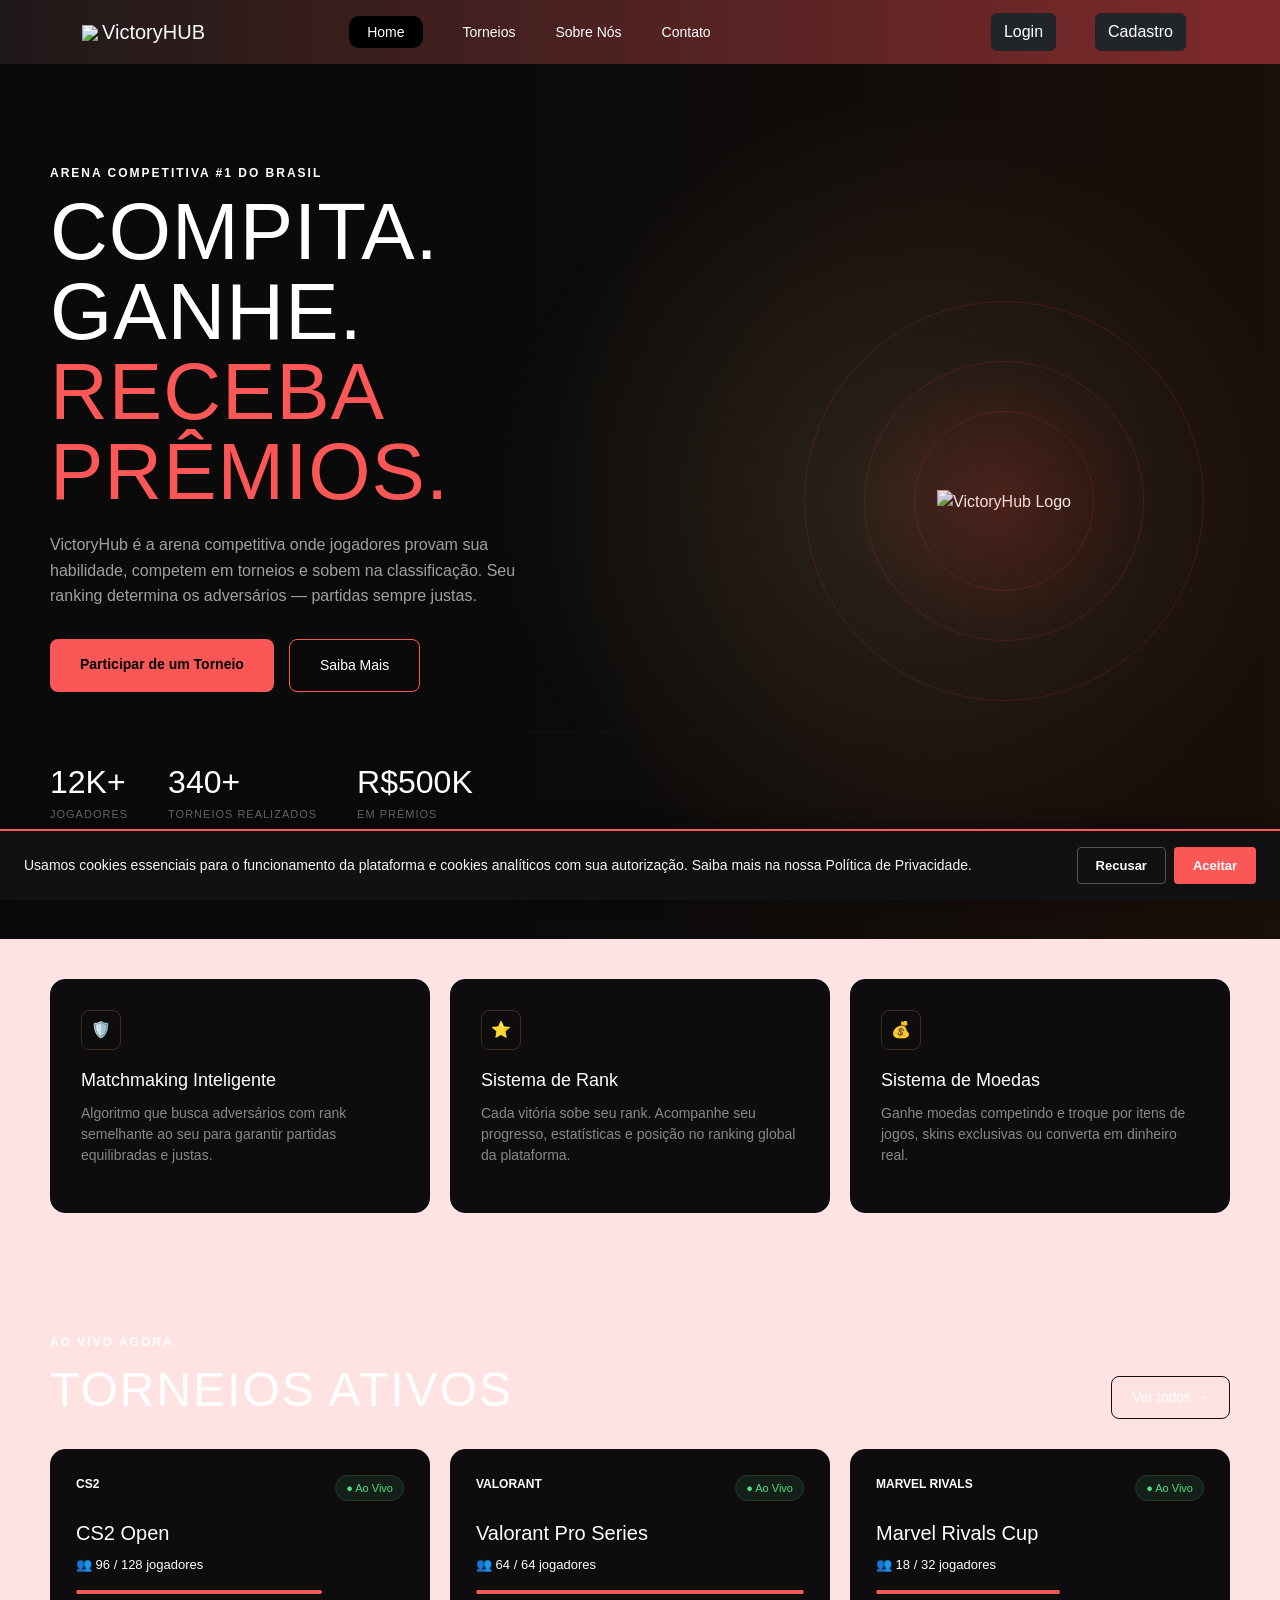
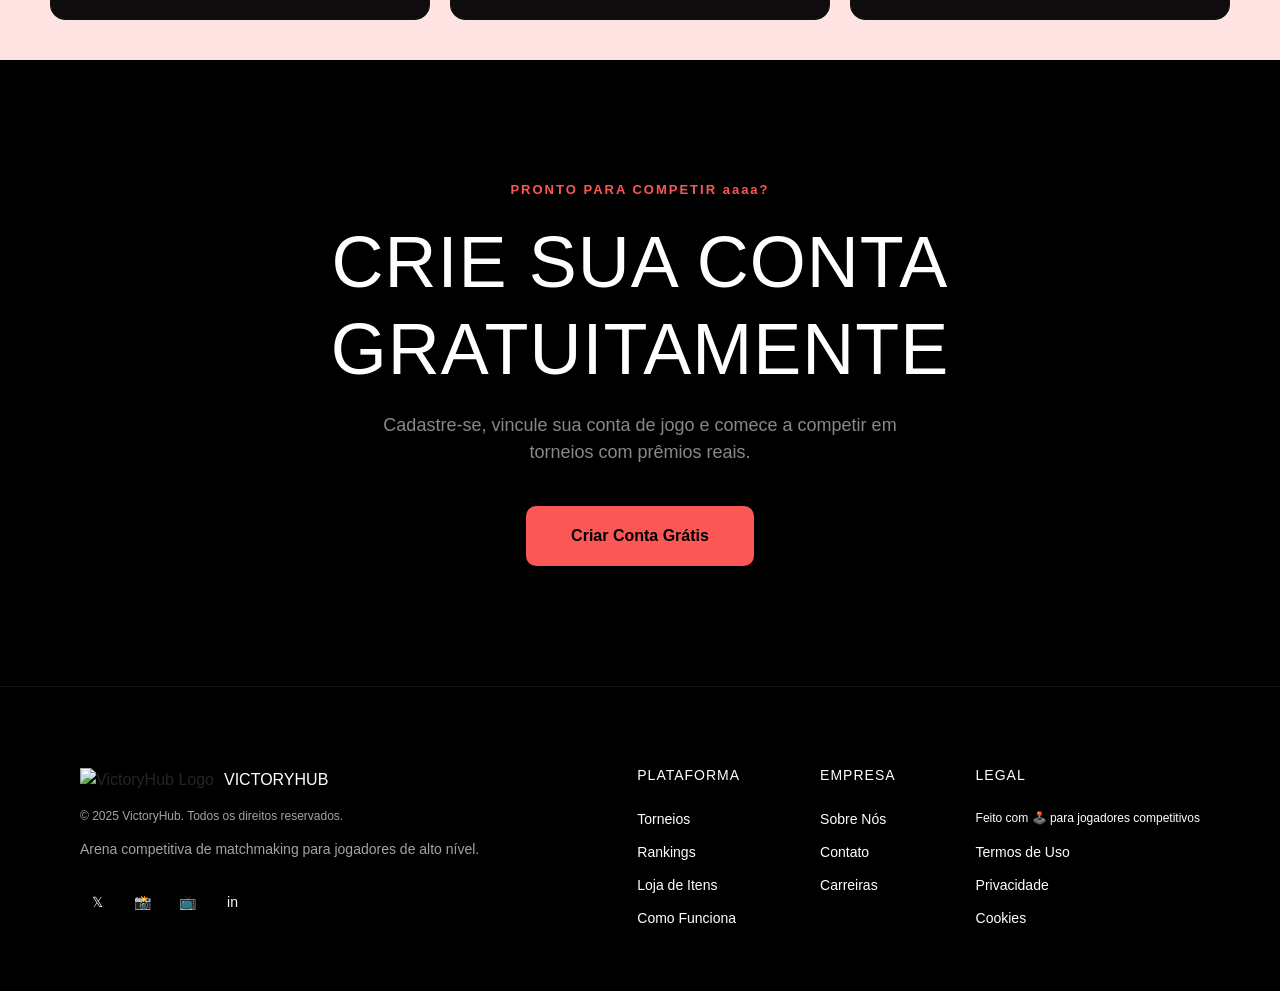
==== commit db656b77: "Atualizações do site" ====
--- a/public/pages/index.html
+++ b/public/pages/index.html
@@ -14,8 +14,13 @@
     <link rel="stylesheet" href="../css/base.css">
     <link rel="stylesheet" href="../css/style.css">
     <link rel="stylesheet" href="../css/security.css">
+    <link
+href="https://cdn.jsdelivr.net/npm/bootstrap@5.3.3/dist/css/bootstrap.min.css"
+rel="stylesheet">
 
 </head>
+<script src="https://cdn.jsdelivr.net/npm/bootstrap@5.3.3/dist/js/bootstrap.bundle.min.js"></script>
+<script src="../js/auth-validation.js"></script>
  <body>
 
   <nav class="navbar navbar-expand-lg bg-body-tertiary">
